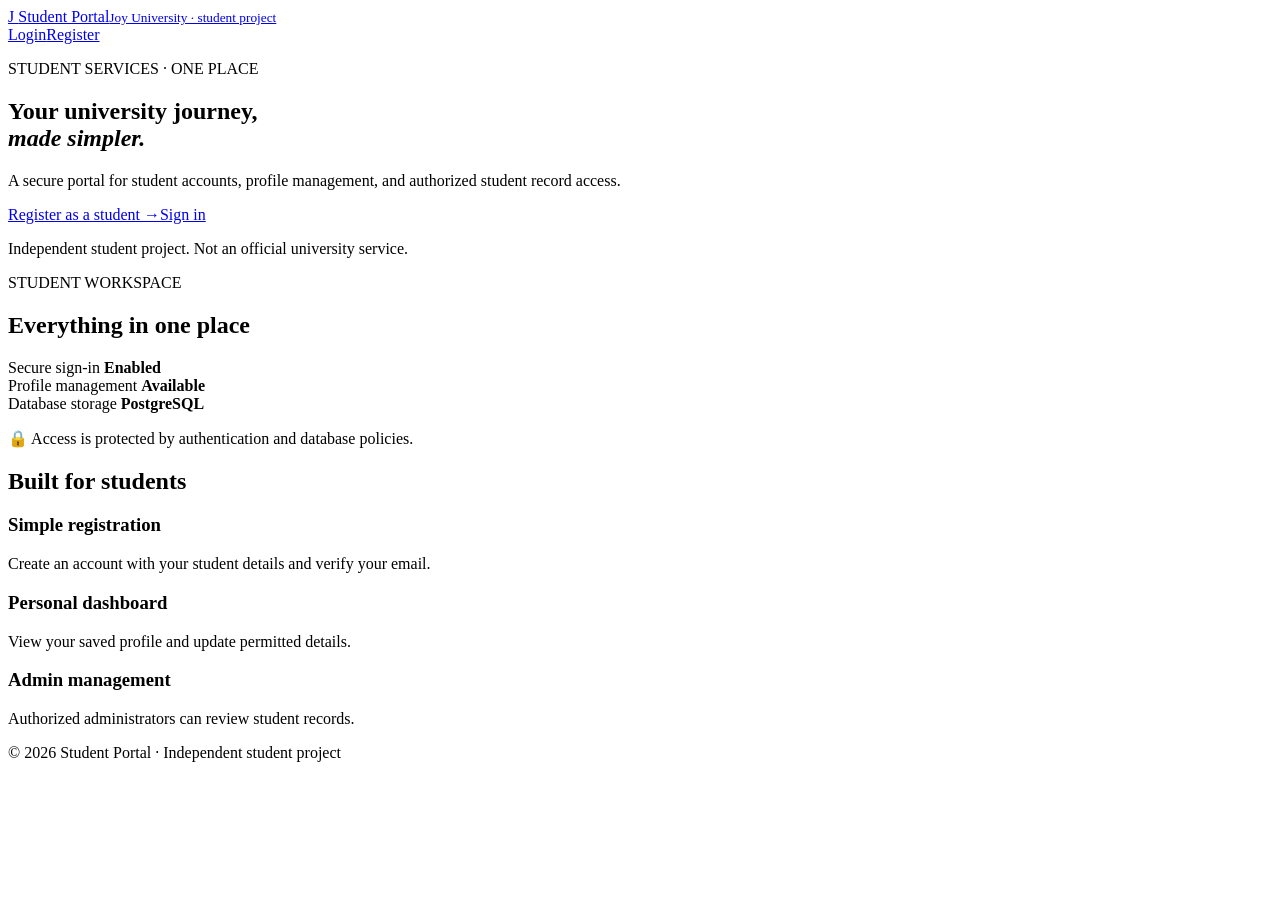
==== index.html @ ed2b17f7 "Add Student Portal index.html" ====
<!doctype html><html lang="en"><head><meta charset="utf-8"><meta name="viewport" content="width=device-width,initial-scale=1"><title>Student Portal</title><link rel="stylesheet" href="assets/css/styles.css"></head><body><header class="top"><a class="brand" href="index.html">J <span>Student Portal<small>Joy University · student project</small></span></a><nav><a href="login.html">Login</a><a class="btn" href="register.html">Register</a></nav></header><main class="hero wrap"><section><p class="eyebrow">STUDENT SERVICES · ONE PLACE</p><h1>Your university journey,<br><em>made simpler.</em></h1><p class="lead">A secure portal for student accounts, profile management, and authorized student record access.</p><p class="actions"><a class="btn" href="register.html">Register as a student →</a><a class="btn ghost" href="login.html">Sign in</a></p><p class="muted small">Independent student project. Not an official university service.</p></section><aside class="preview"><p class="eyebrow">STUDENT WORKSPACE</p><h2>Everything in one place</h2><div class="row">Secure sign-in <b>Enabled</b></div><div class="row">Profile management <b>Available</b></div><div class="row">Database storage <b>PostgreSQL</b></div><p class="note">🔒 Access is protected by authentication and database policies.</p></aside></main><section class="wrap features"><h2>Built for students</h2><div class="cards"><article><h3>Simple registration</h3><p>Create an account with your student details and verify your email.</p></article><article><h3>Personal dashboard</h3><p>View your saved profile and update permitted details.</p></article><article><h3>Admin management</h3><p>Authorized administrators can review student records.</p></article></div></section><footer>© <span id="year"></span> Student Portal · Independent student project</footer><script>document.querySelector('#year').textContent=new Date().getFullYear()</script></body></html>
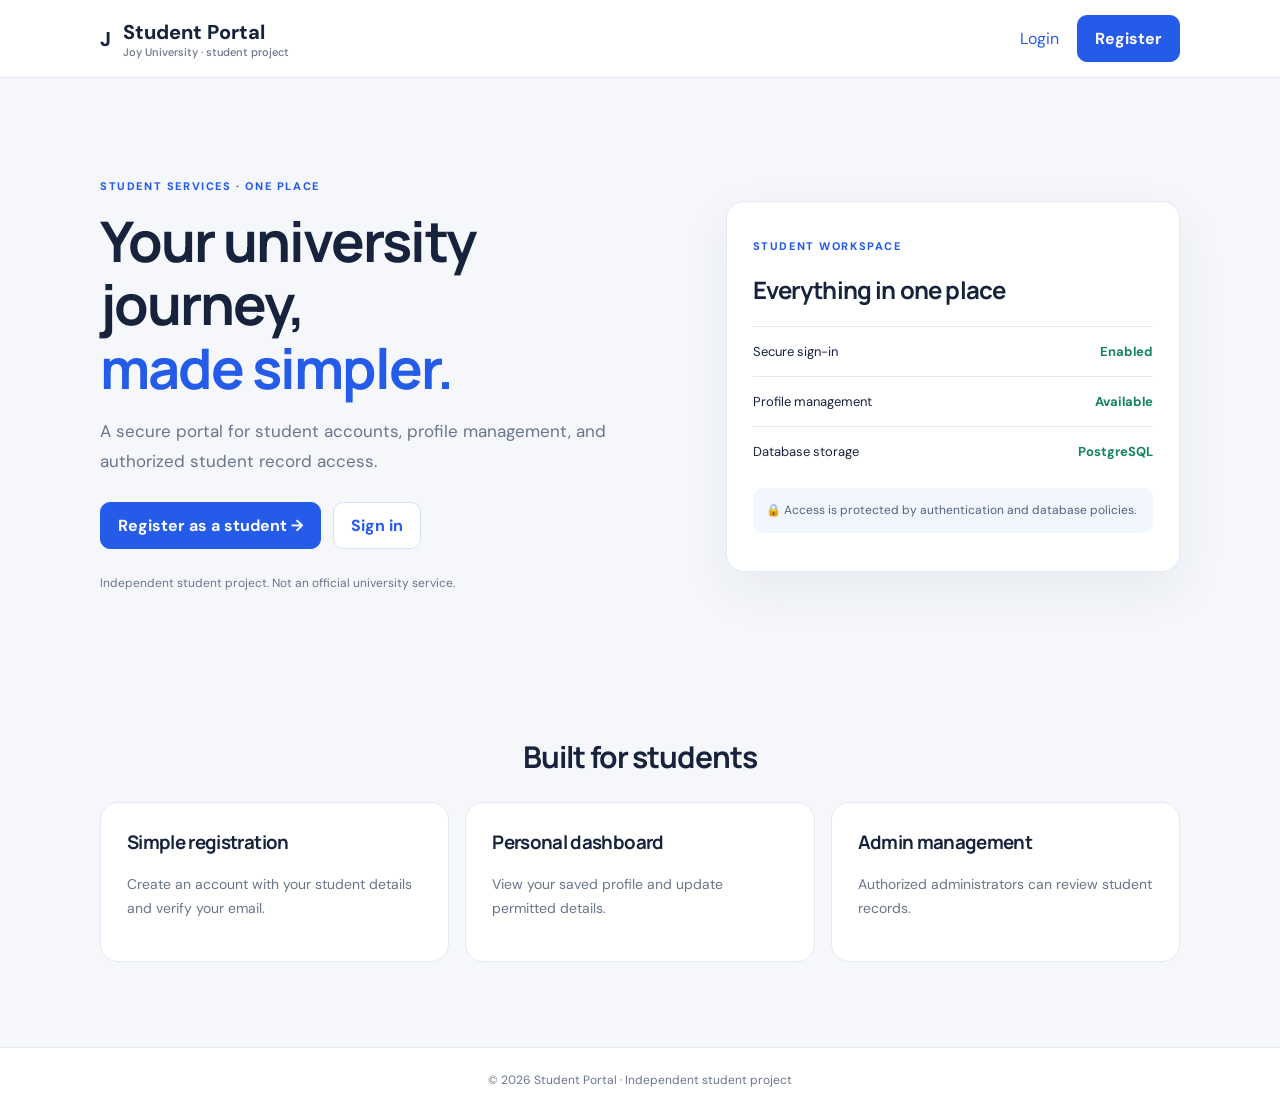
==== commit d9113b66: "Link portal favicon" ====
--- a/index.html
+++ b/index.html
@@ -1 +1 @@
-<!doctype html><html lang="en"><head><meta charset="utf-8"><meta name="viewport" content="width=device-width,initial-scale=1"><title>Student Portal</title><link rel="stylesheet" href="assets/css/styles.css"></head><body><header class="top"><a class="brand" href="index.html">J <span>Student Portal<small>Joy University · student project</small></span></a><nav><a href="login.html">Login</a><a class="btn" href="register.html">Register</a></nav></header><main class="hero wrap"><section><p class="eyebrow">STUDENT SERVICES · ONE PLACE</p><h1>Your university journey,<br><em>made simpler.</em></h1><p class="lead">A secure portal for student accounts, profile management, and authorized student record access.</p><p class="actions"><a class="btn" href="register.html">Register as a student →</a><a class="btn ghost" href="login.html">Sign in</a></p><p class="muted small">Independent student project. Not an official university service.</p></section><aside class="preview"><p class="eyebrow">STUDENT WORKSPACE</p><h2>Everything in one place</h2><div class="row">Secure sign-in <b>Enabled</b></div><div class="row">Profile management <b>Available</b></div><div class="row">Database storage <b>PostgreSQL</b></div><p class="note">🔒 Access is protected by authentication and database policies.</p></aside></main><section class="wrap features"><h2>Built for students</h2><div class="cards"><article><h3>Simple registration</h3><p>Create an account with your student details and verify your email.</p></article><article><h3>Personal dashboard</h3><p>View your saved profile and update permitted details.</p></article><article><h3>Admin management</h3><p>Authorized administrators can review student records.</p></article></div></section><footer>© <span id="year"></span> Student Portal · Independent student project</footer><script>document.querySelector('#year').textContent=new Date().getFullYear()</script></body></html>+<!doctype html><html lang="en"><head><meta charset="utf-8"><meta name="viewport" content="width=device-width,initial-scale=1"><title>Student Portal</title><link rel="icon" href="assets/favicon.svg" type="image/svg+xml"><link rel="stylesheet" href="assets/css/styles.css"></head><body><header class="top"><a class="brand" href="index.html">J <span>Student Portal<small>Joy University · student project</small></span></a><nav><a href="login.html">Login</a><a class="btn" href="register.html">Register</a></nav></header><main class="hero wrap"><section><p class="eyebrow">STUDENT SERVICES · ONE PLACE</p><h1>Your university journey,<br><em>made simpler.</em></h1><p class="lead">A secure portal for student accounts, profile management, and authorized student record access.</p><p class="actions"><a class="btn" href="register.html">Register as a student →</a><a class="btn ghost" href="login.html">Sign in</a></p><p class="muted small">Independent student project. Not an official university service.</p></section><aside class="preview"><p class="eyebrow">STUDENT WORKSPACE</p><h2>Everything in one place</h2><div class="row">Secure sign-in <b>Enabled</b></div><div class="row">Profile management <b>Available</b></div><div class="row">Database storage <b>PostgreSQL</b></div><p class="note">🔒 Access is protected by authentication and database policies.</p></aside></main><section class="wrap features"><h2>Built for students</h2><div class="cards"><article><h3>Simple registration</h3><p>Create an account with your student details and verify your email.</p></article><article><h3>Personal dashboard</h3><p>View your saved profile and update permitted details.</p></article><article><h3>Admin management</h3><p>Authorized administrators can review student records.</p></article></div></section><footer>© <span id="year"></span> Student Portal · Independent student project</footer><script>document.querySelector('#year').textContent=new Date().getFullYear()</script></body></html>
--- a/assets/css/styles.css
+++ b/assets/css/styles.css
@@ -0,0 +1 @@
+@import url('https://fonts.googleapis.com/css2?family=DM+Sans:wght@400;500;600;700&family=Manrope:wght@500;600;700;800&display=swap');:root{--blue:#245be8;--ink:#17233c;--muted:#69758a;--line:#e4eaf3;--bg:#f5f7fb;font-family:'DM Sans',sans-serif;color:var(--ink);background:var(--bg)}*{box-sizing:border-box}body{margin:0;min-height:100vh}a{color:var(--blue);text-decoration:none}a:hover{text-decoration:underline}button,input,select{font:inherit}.wrap{width:min(1080px,calc(100% - 36px));margin:auto}.top{height:78px;display:flex;align-items:center;justify-content:space-between;padding:0 max(20px,calc((100% - 1080px)/2));background:white;border-bottom:1px solid var(--line)}.top nav{display:flex;align-items:center;gap:18px}.brand{display:flex;gap:12px;align-items:center;color:var(--ink);font-weight:800;font-size:20px}.brand:first-letter{color:var(--blue)}.brand small{display:block;font-size:11px;color:var(--muted);font-weight:500}.btn{display:inline-flex;align-items:center;justify-content:center;border:1px solid var(--blue);border-radius:10px;background:var(--blue);color:#fff;padding:12px 17px;font-weight:700;cursor:pointer}.btn:hover{background:#1847c4;text-decoration:none}.btn:disabled{opacity:.6}.ghost{background:white;color:var(--blue);border-color:#d6e1fa}.hero{display:grid;grid-template-columns:1.1fr .9fr;gap:70px;align-items:center;padding-top:90px;padding-bottom:80px}.eyebrow{font-size:11px;letter-spacing:1.6px;font-weight:800;color:var(--blue)}h1,h2,h3{font-family:Manrope,sans-serif;letter-spacing:-.035em}h1{font-size:clamp(36px,5vw,56px);line-height:1.13;margin:16px 0}em{font-style:normal;color:var(--blue)}.lead{font-size:17px;line-height:1.8;color:var(--muted);max-width:520px}.actions{display:flex;gap:12px;flex-wrap:wrap;margin:25px 0}.muted{color:var(--muted);line-height:1.65}.small{font-size:12px}.preview,.panel,.cards article{background:white;border:1px solid var(--line);border-radius:18px;padding:26px;box-shadow:0 18px 50px #1a2f5610}.preview h2{font-size:24px}.row{padding:16px 0;border-top:1px solid var(--line);display:flex;justify-content:space-between;font-size:13px}.row b{color:#15845b}.note{background:#f2f6ff;border-radius:10px;padding:13px;font-size:12px;color:#52627c;line-height:1.6}.features{padding:25px 0 85px}.features>h2{text-align:center;font-size:30px}.cards{display:grid;grid-template-columns:repeat(3,1fr);gap:16px}.cards article{box-shadow:none}.cards h3{margin-top:0}.cards p{font-size:14px;line-height:1.7;color:var(--muted)}footer{padding:24px;text-align:center;border-top:1px solid var(--line);background:white;color:var(--muted);font-size:12px}.back{display:inline-block;margin:24px 5%;color:var(--muted)}.auth{width:min(920px,calc(100% - 32px));margin:12px auto 60px;display:grid;grid-template-columns:.85fr 1.15fr;gap:50px;align-items:center}.intro h1{font-size:44px}.intro p{line-height:1.8}.panel h2{margin-top:0}.panel label{display:block;font-size:13px;font-weight:700;margin:16px 0}.panel input,.panel select{width:100%;display:block;margin-top:7px;padding:12px;border:1px solid #dbe2ee;border-radius:9px;background:white;color:var(--ink);min-height:44px}.panel input:focus,.panel select:focus{outline:3px solid #dce7ff;border-color:var(--blue)}.twocol{display:grid;grid-template-columns:1fr 1fr;gap:12px}.check{display:flex!important;align-items:center;gap:8px;font-weight:500!important}.check input{width:16px;min-height:0;margin:0}.full{width:100%;margin-top:10px}.center{text-align:center;font-size:13px;margin-top:20px}.right{text-align:right;font-size:13px}.message{display:none;padding:12px;border-radius:9px;font-size:13px;overflow-wrap:anywhere}.message:not(:empty){display:block}.message.error{background:#fff0f0;color:#a22929}.message.success{background:#edfbf5;color:#116747}.message.info{background:#edf3ff;color:#254a9d}.app{padding-top:45px;padding-bottom:70px}.app h1{font-size:38px}.stats{grid-template-columns:repeat(3,1fr);margin:25px 0}.stats article{padding:20px;box-shadow:none}.stats h2{font-size:21px;overflow-wrap:anywhere}dl{display:grid;grid-template-columns:150px 1fr;gap:0 18px}dt,dd{padding:12px 0;border-bottom:1px solid var(--line);margin:0;font-size:14px}dt{color:var(--muted)}dd{font-weight:600;overflow-wrap:anywhere}.narrow{max-width:700px}.hidden{display:none!important}.table-scroll{overflow:auto}table{width:100%;border-collapse:collapse;font-size:12px;text-align:left;white-space:nowrap}td,th{padding:12px;border-bottom:1px solid var(--line)}th{background:#f5f7fb;color:#56637a}.panel>input{margin:14px 0}@media(max-width:760px){.hero,.auth{grid-template-columns:1fr;gap:25px;padding-top:40px}.intro h1{font-size:36px}.cards{grid-template-columns:1fr}.stats{grid-template-columns:1fr}.top{padding:0 15px}.top nav{gap:10px}.brand{font-size:16px}.twocol{grid-template-columns:1fr}.panel{padding:20px}.hero{padding-bottom:50px}.features{padding-bottom:55px}}@media(prefers-reduced-motion:reduce){*{scroll-behavior:auto!important;transition:none!important}}
